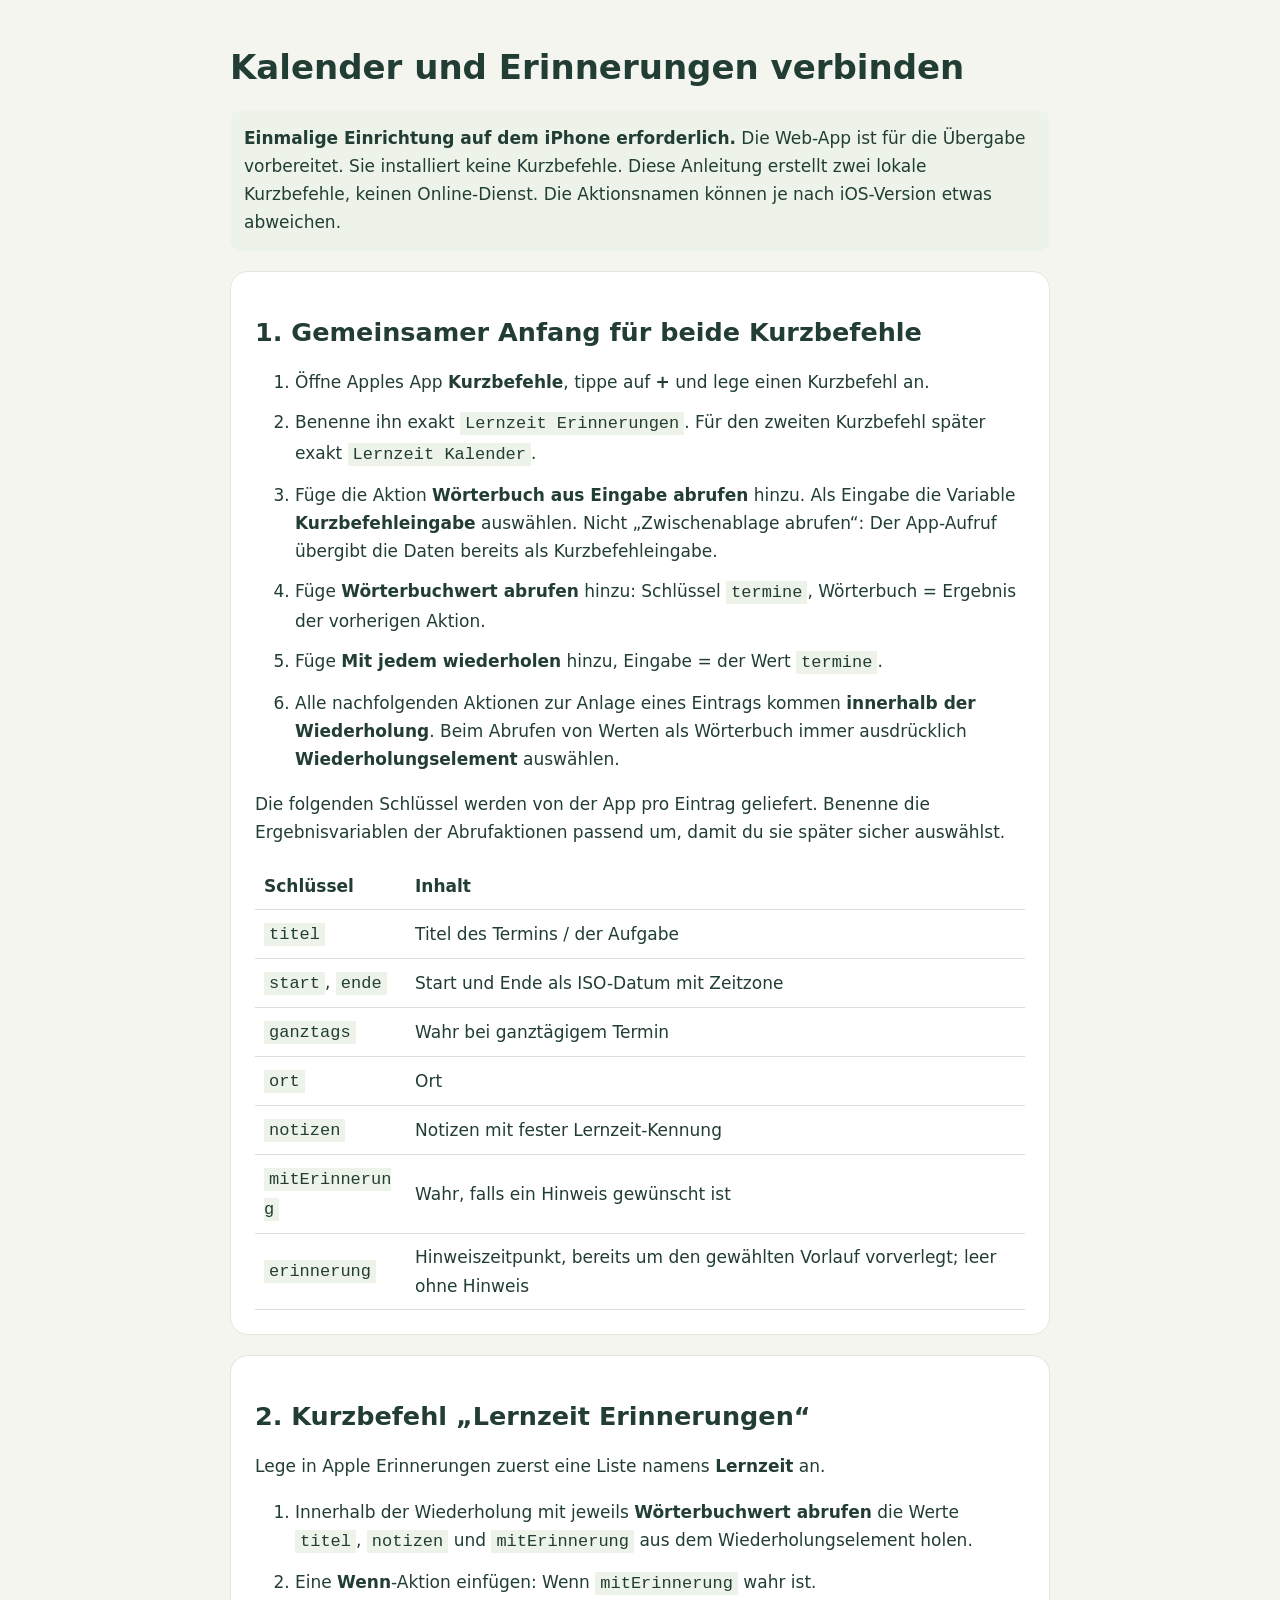
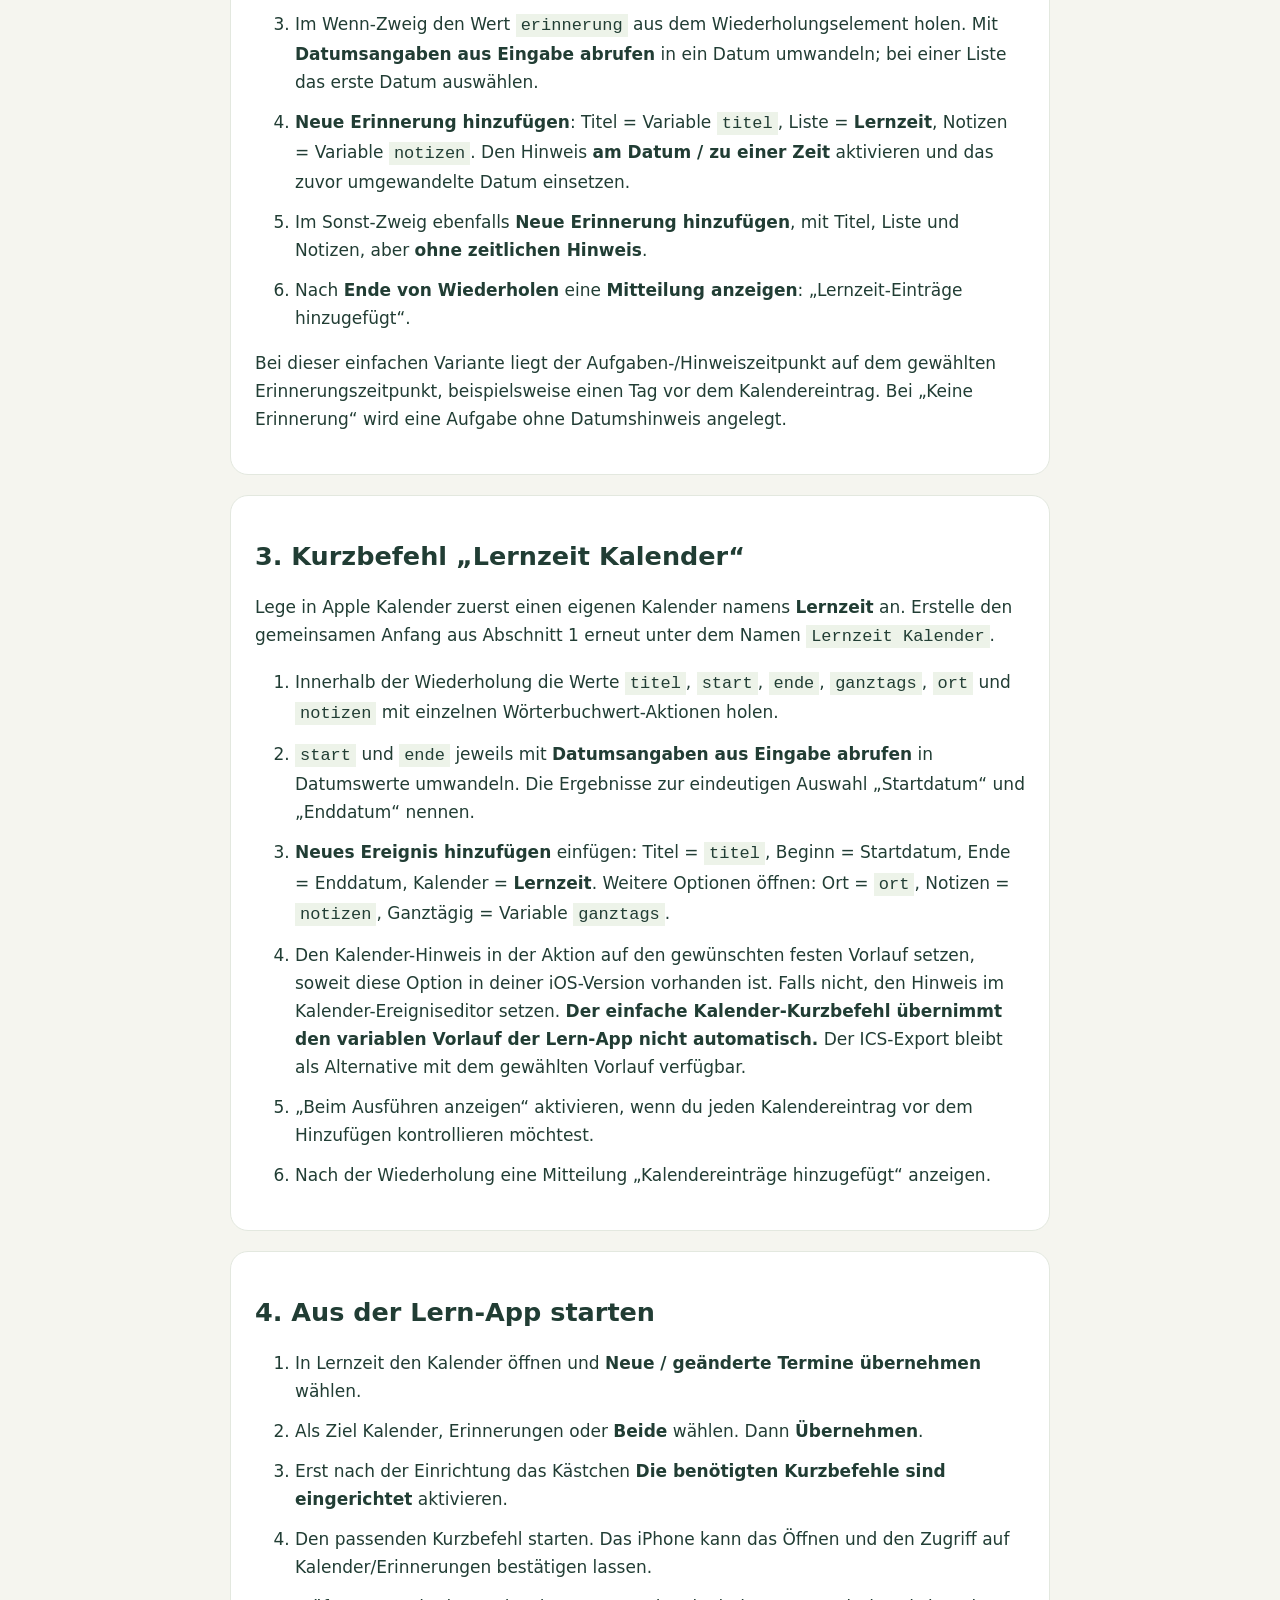
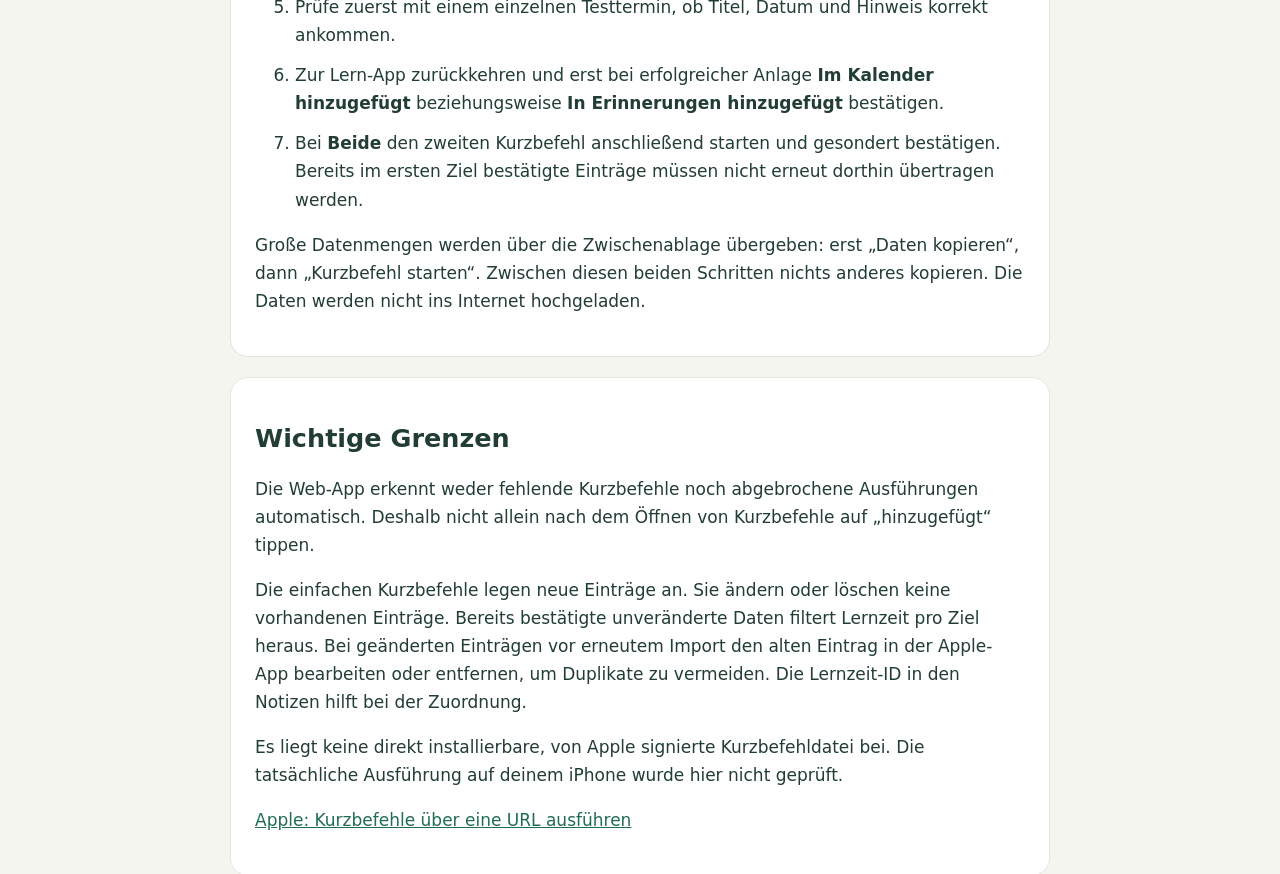
==== KURZBEFEHLE.html @ 6a1ca67f "Push für erinnerungen" ====
<!doctype html><html lang="de"><meta charset="utf-8"><meta name="viewport" content="width=device-width,initial-scale=1"><title>Lernzeit · Apple-Kurzbefehle einrichten</title><style>body{font:17px/1.65 system-ui;background:#f5f5ef;color:#213d34;max-width:820px;margin:auto;padding:24px}article{background:white;border:1px solid #e3e8df;padding:24px;border-radius:18px;margin:20px 0}h1,h2{line-height:1.2}li{margin:12px 0}code{background:#edf3e9;padding:2px 5px;overflow-wrap:anywhere}table{border-collapse:collapse;width:100%}td,th{padding:9px;border-bottom:1px solid #ddd;text-align:left}a{color:#216d51}.notice{padding:14px;background:#edf3e9;border-radius:12px}</style>
<h1>Kalender und Erinnerungen verbinden</h1><p class="notice"><strong>Einmalige Einrichtung auf dem iPhone erforderlich.</strong> Die Web-App ist für die Übergabe vorbereitet. Sie installiert keine Kurzbefehle. Diese Anleitung erstellt zwei lokale Kurzbefehle, keinen Online-Dienst. Die Aktionsnamen können je nach iOS-Version etwas abweichen.</p>
<article><h2>1. Gemeinsamer Anfang für beide Kurzbefehle</h2><ol><li>Öffne Apples App <strong>Kurzbefehle</strong>, tippe auf <strong>+</strong> und lege einen Kurzbefehl an.</li><li>Benenne ihn exakt <code>Lernzeit Erinnerungen</code>. Für den zweiten Kurzbefehl später exakt <code>Lernzeit Kalender</code>.</li><li>Füge die Aktion <strong>Wörterbuch aus Eingabe abrufen</strong> hinzu. Als Eingabe die Variable <strong>Kurzbefehleingabe</strong> auswählen. Nicht „Zwischenablage abrufen“: Der App-Aufruf übergibt die Daten bereits als Kurzbefehleingabe.</li><li>Füge <strong>Wörterbuchwert abrufen</strong> hinzu: Schlüssel <code>termine</code>, Wörterbuch = Ergebnis der vorherigen Aktion.</li><li>Füge <strong>Mit jedem wiederholen</strong> hinzu, Eingabe = der Wert <code>termine</code>.</li><li>Alle nachfolgenden Aktionen zur Anlage eines Eintrags kommen <strong>innerhalb der Wiederholung</strong>. Beim Abrufen von Werten als Wörterbuch immer ausdrücklich <strong>Wiederholungselement</strong> auswählen.</li></ol><p>Die folgenden Schlüssel werden von der App pro Eintrag geliefert. Benenne die Ergebnisvariablen der Abrufaktionen passend um, damit du sie später sicher auswählst.</p><table><tr><th>Schlüssel</th><th>Inhalt</th></tr><tr><td><code>titel</code></td><td>Titel des Termins / der Aufgabe</td></tr><tr><td><code>start</code>, <code>ende</code></td><td>Start und Ende als ISO-Datum mit Zeitzone</td></tr><tr><td><code>ganztags</code></td><td>Wahr bei ganztägigem Termin</td></tr><tr><td><code>ort</code></td><td>Ort</td></tr><tr><td><code>notizen</code></td><td>Notizen mit fester Lernzeit-Kennung</td></tr><tr><td><code>mitErinnerung</code></td><td>Wahr, falls ein Hinweis gewünscht ist</td></tr><tr><td><code>erinnerung</code></td><td>Hinweiszeitpunkt, bereits um den gewählten Vorlauf vorverlegt; leer ohne Hinweis</td></tr></table></article>
<article><h2>2. Kurzbefehl „Lernzeit Erinnerungen“</h2><p>Lege in Apple Erinnerungen zuerst eine Liste namens <strong>Lernzeit</strong> an.</p><ol><li>Innerhalb der Wiederholung mit jeweils <strong>Wörterbuchwert abrufen</strong> die Werte <code>titel</code>, <code>notizen</code> und <code>mitErinnerung</code> aus dem Wiederholungselement holen.</li><li>Eine <strong>Wenn</strong>-Aktion einfügen: Wenn <code>mitErinnerung</code> wahr ist.</li><li>Im Wenn-Zweig den Wert <code>erinnerung</code> aus dem Wiederholungselement holen. Mit <strong>Datumsangaben aus Eingabe abrufen</strong> in ein Datum umwandeln; bei einer Liste das erste Datum auswählen.</li><li><strong>Neue Erinnerung hinzufügen</strong>: Titel = Variable <code>titel</code>, Liste = <strong>Lernzeit</strong>, Notizen = Variable <code>notizen</code>. Den Hinweis <strong>am Datum / zu einer Zeit</strong> aktivieren und das zuvor umgewandelte Datum einsetzen.</li><li>Im Sonst-Zweig ebenfalls <strong>Neue Erinnerung hinzufügen</strong>, mit Titel, Liste und Notizen, aber <strong>ohne zeitlichen Hinweis</strong>.</li><li>Nach <strong>Ende von Wiederholen</strong> eine <strong>Mitteilung anzeigen</strong>: „Lernzeit-Einträge hinzugefügt“.</li></ol><p>Bei dieser einfachen Variante liegt der Aufgaben-/Hinweiszeitpunkt auf dem gewählten Erinnerungszeitpunkt, beispielsweise einen Tag vor dem Kalendereintrag. Bei „Keine Erinnerung“ wird eine Aufgabe ohne Datumshinweis angelegt.</p></article>
<article><h2>3. Kurzbefehl „Lernzeit Kalender“</h2><p>Lege in Apple Kalender zuerst einen eigenen Kalender namens <strong>Lernzeit</strong> an. Erstelle den gemeinsamen Anfang aus Abschnitt 1 erneut unter dem Namen <code>Lernzeit Kalender</code>.</p><ol><li>Innerhalb der Wiederholung die Werte <code>titel</code>, <code>start</code>, <code>ende</code>, <code>ganztags</code>, <code>ort</code> und <code>notizen</code> mit einzelnen Wörterbuchwert-Aktionen holen.</li><li><code>start</code> und <code>ende</code> jeweils mit <strong>Datumsangaben aus Eingabe abrufen</strong> in Datumswerte umwandeln. Die Ergebnisse zur eindeutigen Auswahl „Startdatum“ und „Enddatum“ nennen.</li><li><strong>Neues Ereignis hinzufügen</strong> einfügen: Titel = <code>titel</code>, Beginn = Startdatum, Ende = Enddatum, Kalender = <strong>Lernzeit</strong>. Weitere Optionen öffnen: Ort = <code>ort</code>, Notizen = <code>notizen</code>, Ganztägig = Variable <code>ganztags</code>.</li><li>Den Kalender-Hinweis in der Aktion auf den gewünschten festen Vorlauf setzen, soweit diese Option in deiner iOS-Version vorhanden ist. Falls nicht, den Hinweis im Kalender-Ereigniseditor setzen. <strong>Der einfache Kalender-Kurzbefehl übernimmt den variablen Vorlauf der Lern-App nicht automatisch.</strong> Der ICS-Export bleibt als Alternative mit dem gewählten Vorlauf verfügbar.</li><li>„Beim Ausführen anzeigen“ aktivieren, wenn du jeden Kalendereintrag vor dem Hinzufügen kontrollieren möchtest.</li><li>Nach der Wiederholung eine Mitteilung „Kalendereinträge hinzugefügt“ anzeigen.</li></ol></article>
<article><h2>4. Aus der Lern-App starten</h2><ol><li>In Lernzeit den Kalender öffnen und <strong>Neue / geänderte Termine übernehmen</strong> wählen.</li><li>Als Ziel Kalender, Erinnerungen oder <strong>Beide</strong> wählen. Dann <strong>Übernehmen</strong>.</li><li>Erst nach der Einrichtung das Kästchen <strong>Die benötigten Kurzbefehle sind eingerichtet</strong> aktivieren.</li><li>Den passenden Kurzbefehl starten. Das iPhone kann das Öffnen und den Zugriff auf Kalender/Erinnerungen bestätigen lassen.</li><li>Prüfe zuerst mit einem einzelnen Testtermin, ob Titel, Datum und Hinweis korrekt ankommen.</li><li>Zur Lern-App zurückkehren und erst bei erfolgreicher Anlage <strong>Im Kalender hinzugefügt</strong> beziehungsweise <strong>In Erinnerungen hinzugefügt</strong> bestätigen.</li><li>Bei <strong>Beide</strong> den zweiten Kurzbefehl anschließend starten und gesondert bestätigen. Bereits im ersten Ziel bestätigte Einträge müssen nicht erneut dorthin übertragen werden.</li></ol><p>Große Datenmengen werden über die Zwischenablage übergeben: erst „Daten kopieren“, dann „Kurzbefehl starten“. Zwischen diesen beiden Schritten nichts anderes kopieren. Die Daten werden nicht ins Internet hochgeladen.</p></article>
<article><h2>Wichtige Grenzen</h2><p>Die Web-App erkennt weder fehlende Kurzbefehle noch abgebrochene Ausführungen automatisch. Deshalb nicht allein nach dem Öffnen von Kurzbefehle auf „hinzugefügt“ tippen.</p><p>Die einfachen Kurzbefehle legen neue Einträge an. Sie ändern oder löschen keine vorhandenen Einträge. Bereits bestätigte unveränderte Daten filtert Lernzeit pro Ziel heraus. Bei geänderten Einträgen vor erneutem Import den alten Eintrag in der Apple-App bearbeiten oder entfernen, um Duplikate zu vermeiden. Die Lernzeit-ID in den Notizen hilft bei der Zuordnung.</p><p>Es liegt keine direkt installierbare, von Apple signierte Kurzbefehldatei bei. Die tatsächliche Ausführung auf deinem iPhone wurde hier nicht geprüft.</p><p><a href="https://support.apple.com/guide/shortcuts/run-a-shortcut-from-a-url-apd624386f42/ios">Apple: Kurzbefehle über eine URL ausführen</a></p></article></html>
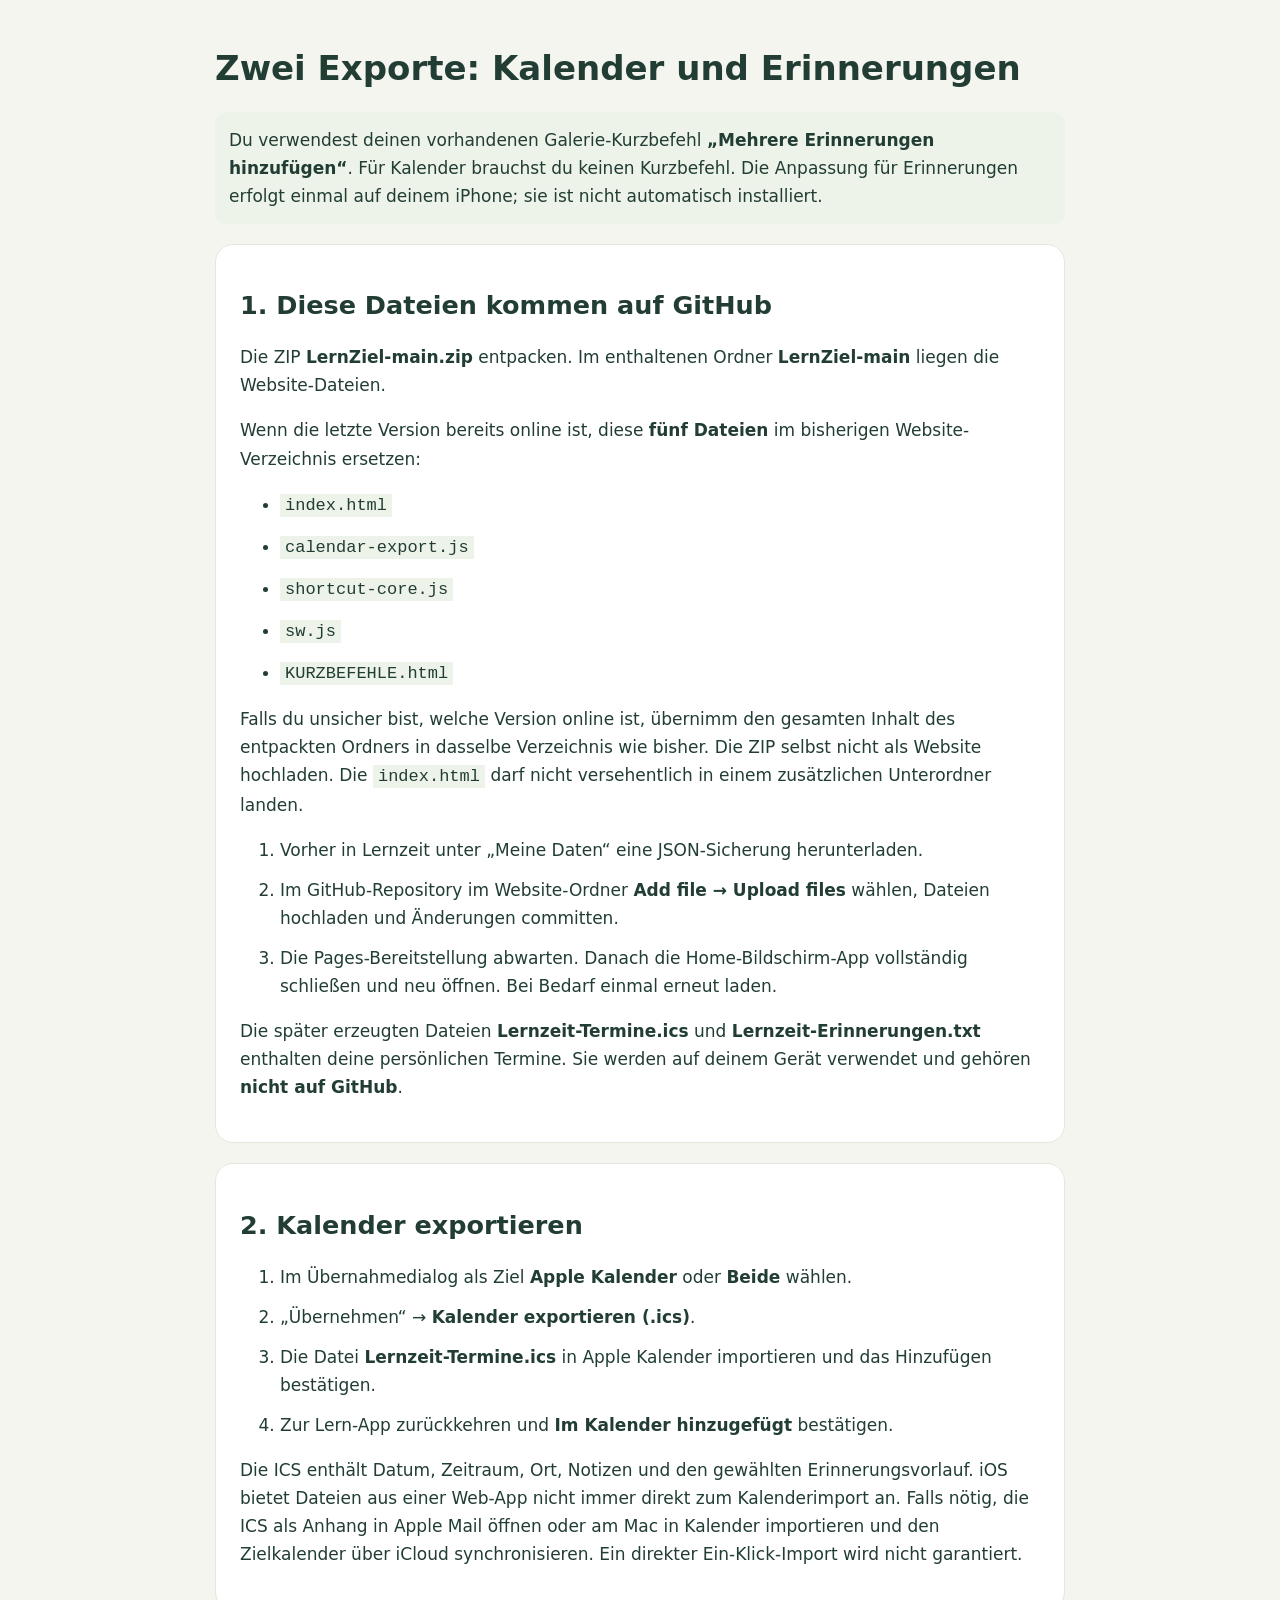
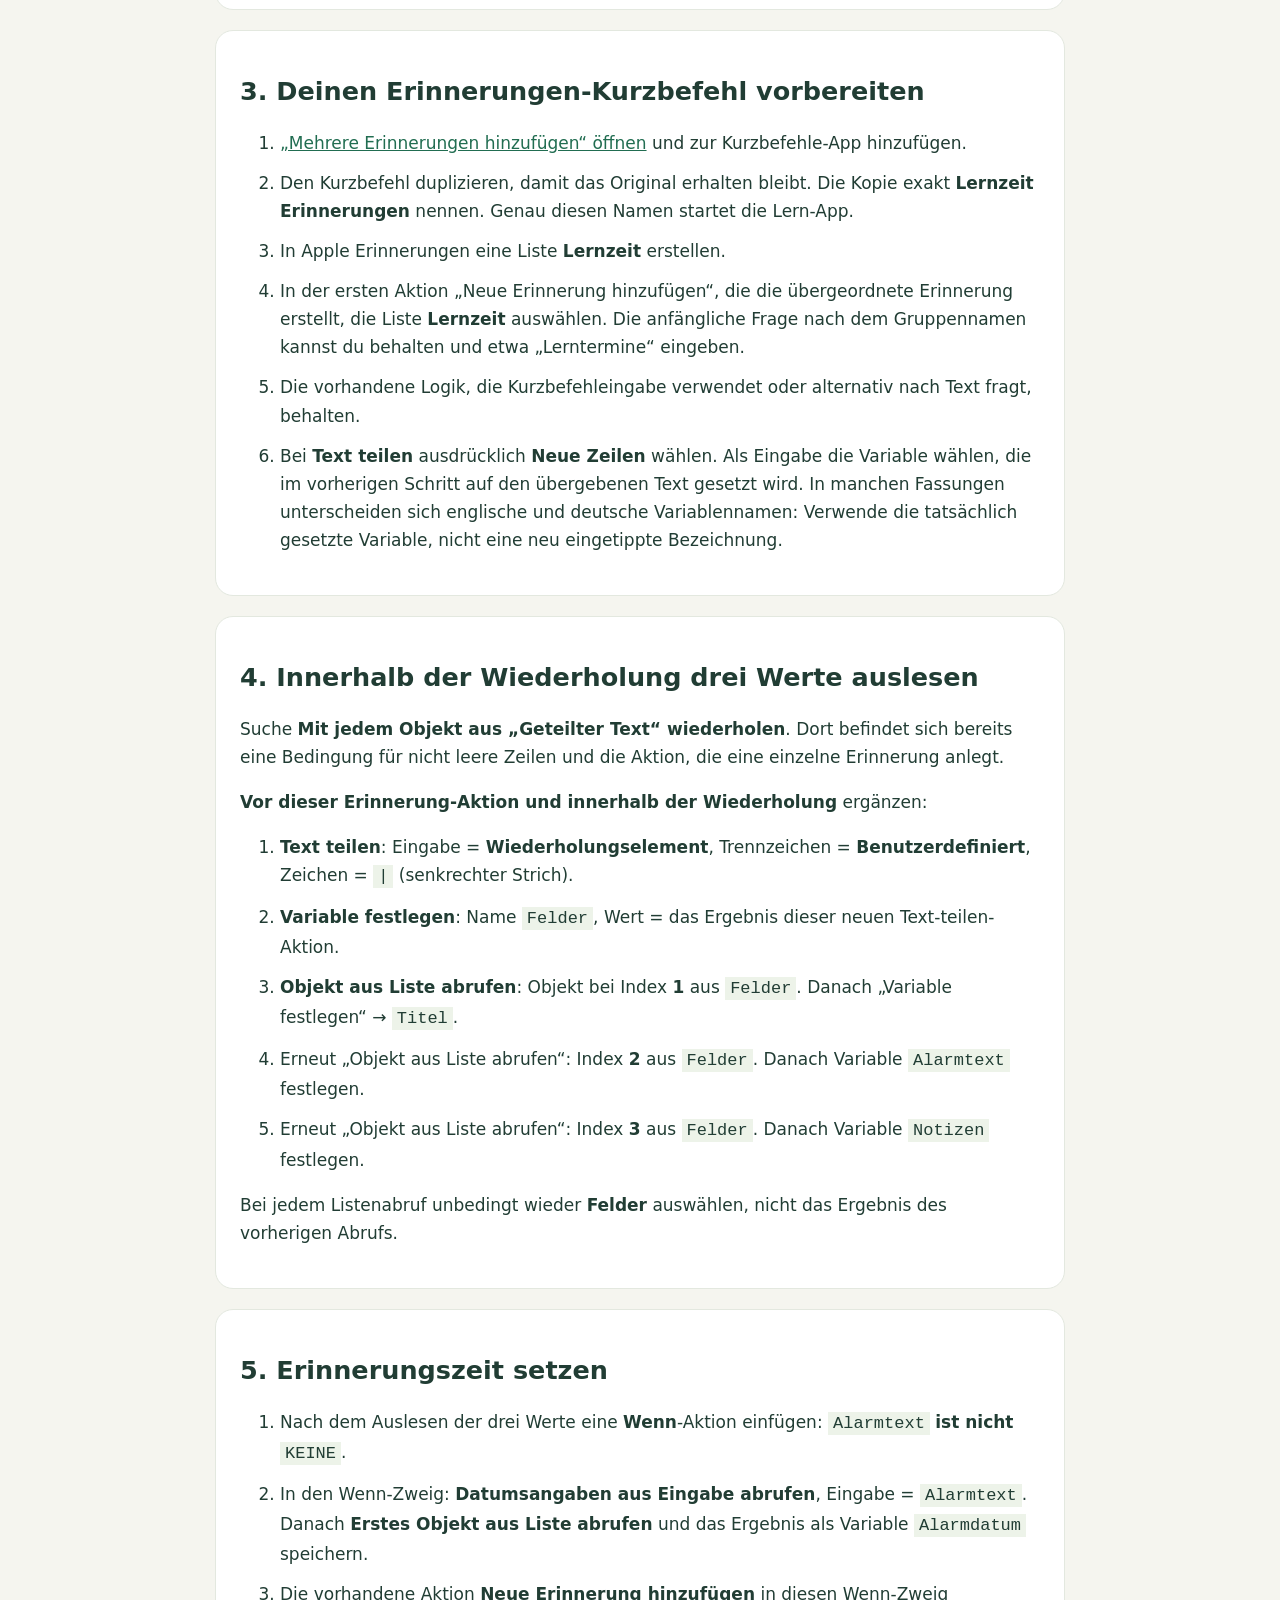
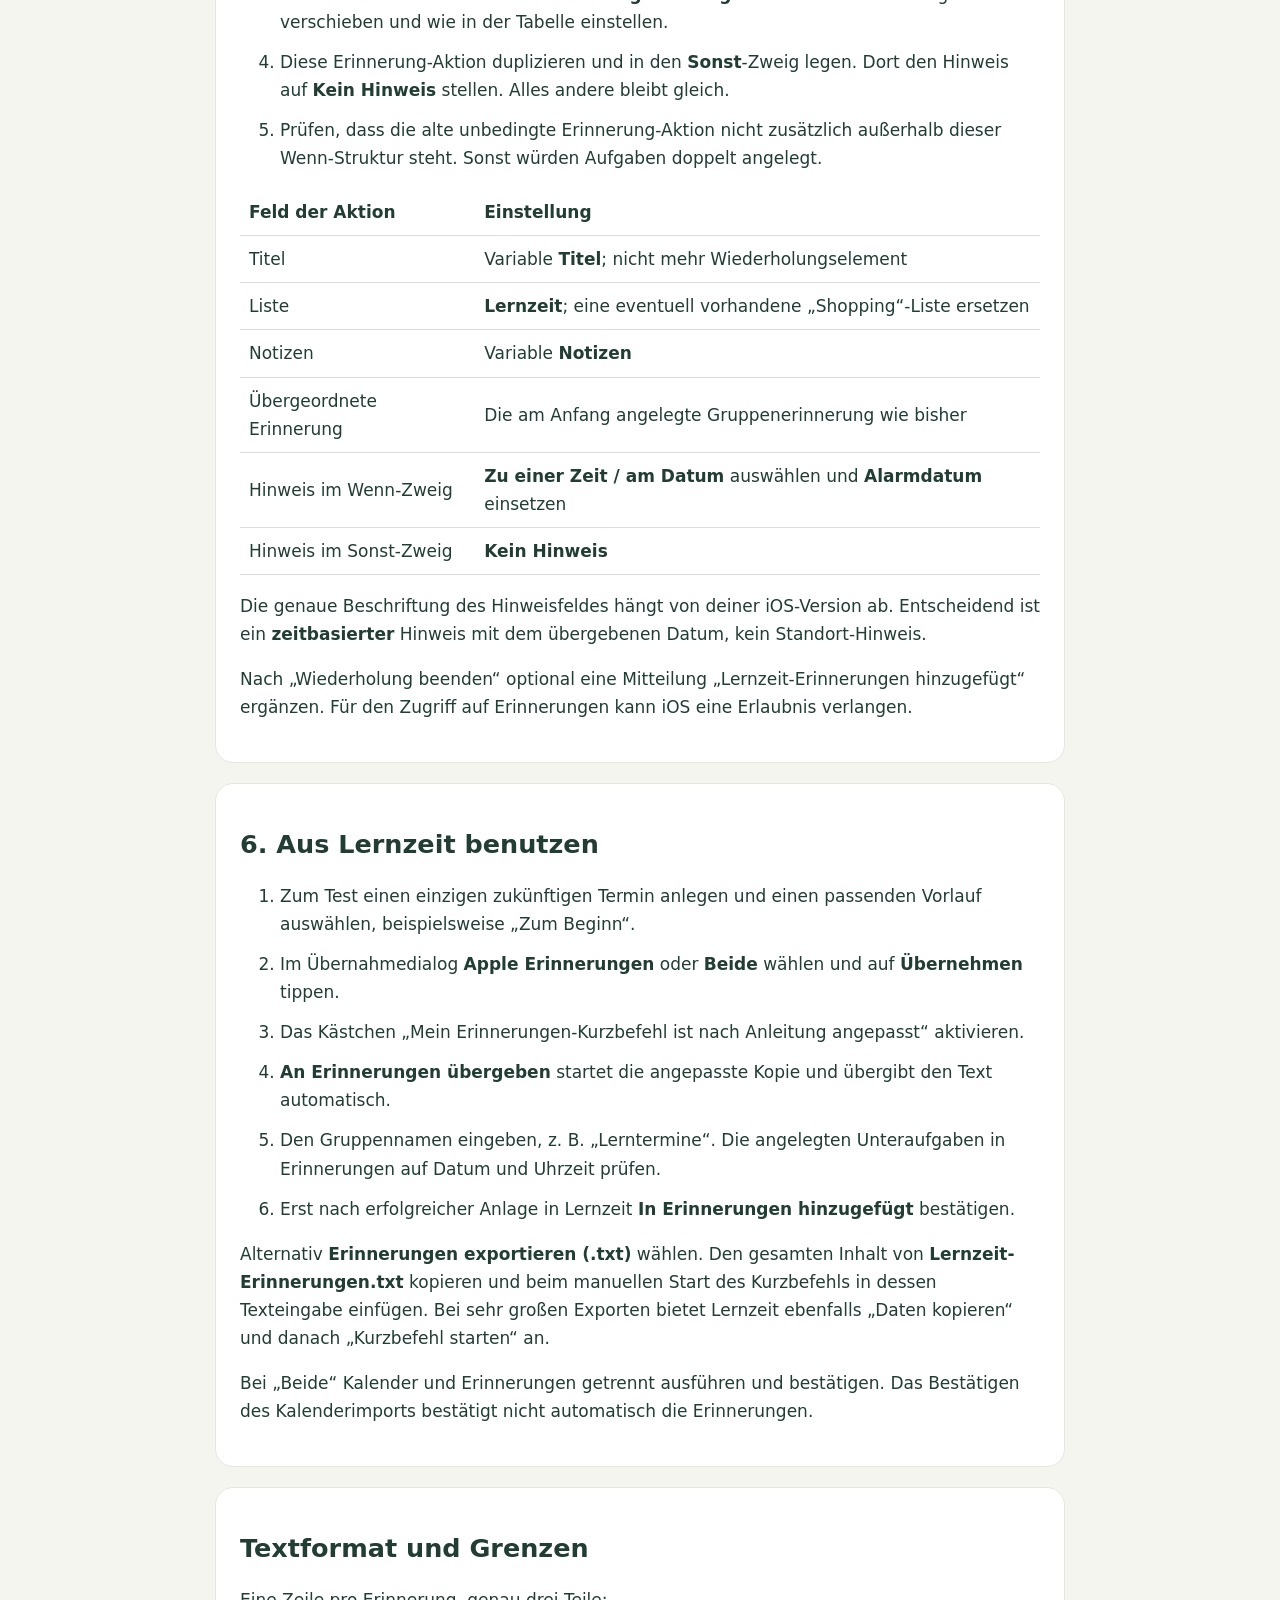
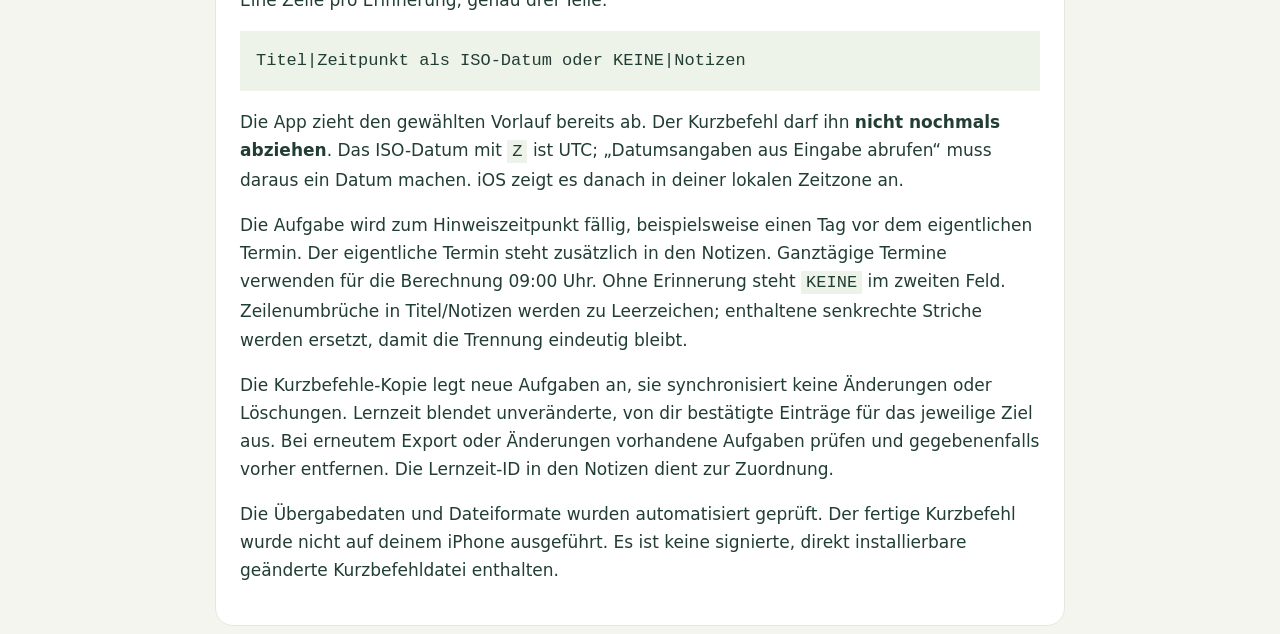
==== commit 244c0252: "Push 2" ====
--- a/KURZBEFEHLE.html
+++ b/KURZBEFEHLE.html
@@ -1,7 +1,9 @@
-<!doctype html><html lang="de"><meta charset="utf-8"><meta name="viewport" content="width=device-width,initial-scale=1"><title>Lernzeit · Apple-Kurzbefehle einrichten</title><style>body{font:17px/1.65 system-ui;background:#f5f5ef;color:#213d34;max-width:820px;margin:auto;padding:24px}article{background:white;border:1px solid #e3e8df;padding:24px;border-radius:18px;margin:20px 0}h1,h2{line-height:1.2}li{margin:12px 0}code{background:#edf3e9;padding:2px 5px;overflow-wrap:anywhere}table{border-collapse:collapse;width:100%}td,th{padding:9px;border-bottom:1px solid #ddd;text-align:left}a{color:#216d51}.notice{padding:14px;background:#edf3e9;border-radius:12px}</style>
-<h1>Kalender und Erinnerungen verbinden</h1><p class="notice"><strong>Einmalige Einrichtung auf dem iPhone erforderlich.</strong> Die Web-App ist für die Übergabe vorbereitet. Sie installiert keine Kurzbefehle. Diese Anleitung erstellt zwei lokale Kurzbefehle, keinen Online-Dienst. Die Aktionsnamen können je nach iOS-Version etwas abweichen.</p>
-<article><h2>1. Gemeinsamer Anfang für beide Kurzbefehle</h2><ol><li>Öffne Apples App <strong>Kurzbefehle</strong>, tippe auf <strong>+</strong> und lege einen Kurzbefehl an.</li><li>Benenne ihn exakt <code>Lernzeit Erinnerungen</code>. Für den zweiten Kurzbefehl später exakt <code>Lernzeit Kalender</code>.</li><li>Füge die Aktion <strong>Wörterbuch aus Eingabe abrufen</strong> hinzu. Als Eingabe die Variable <strong>Kurzbefehleingabe</strong> auswählen. Nicht „Zwischenablage abrufen“: Der App-Aufruf übergibt die Daten bereits als Kurzbefehleingabe.</li><li>Füge <strong>Wörterbuchwert abrufen</strong> hinzu: Schlüssel <code>termine</code>, Wörterbuch = Ergebnis der vorherigen Aktion.</li><li>Füge <strong>Mit jedem wiederholen</strong> hinzu, Eingabe = der Wert <code>termine</code>.</li><li>Alle nachfolgenden Aktionen zur Anlage eines Eintrags kommen <strong>innerhalb der Wiederholung</strong>. Beim Abrufen von Werten als Wörterbuch immer ausdrücklich <strong>Wiederholungselement</strong> auswählen.</li></ol><p>Die folgenden Schlüssel werden von der App pro Eintrag geliefert. Benenne die Ergebnisvariablen der Abrufaktionen passend um, damit du sie später sicher auswählst.</p><table><tr><th>Schlüssel</th><th>Inhalt</th></tr><tr><td><code>titel</code></td><td>Titel des Termins / der Aufgabe</td></tr><tr><td><code>start</code>, <code>ende</code></td><td>Start und Ende als ISO-Datum mit Zeitzone</td></tr><tr><td><code>ganztags</code></td><td>Wahr bei ganztägigem Termin</td></tr><tr><td><code>ort</code></td><td>Ort</td></tr><tr><td><code>notizen</code></td><td>Notizen mit fester Lernzeit-Kennung</td></tr><tr><td><code>mitErinnerung</code></td><td>Wahr, falls ein Hinweis gewünscht ist</td></tr><tr><td><code>erinnerung</code></td><td>Hinweiszeitpunkt, bereits um den gewählten Vorlauf vorverlegt; leer ohne Hinweis</td></tr></table></article>
-<article><h2>2. Kurzbefehl „Lernzeit Erinnerungen“</h2><p>Lege in Apple Erinnerungen zuerst eine Liste namens <strong>Lernzeit</strong> an.</p><ol><li>Innerhalb der Wiederholung mit jeweils <strong>Wörterbuchwert abrufen</strong> die Werte <code>titel</code>, <code>notizen</code> und <code>mitErinnerung</code> aus dem Wiederholungselement holen.</li><li>Eine <strong>Wenn</strong>-Aktion einfügen: Wenn <code>mitErinnerung</code> wahr ist.</li><li>Im Wenn-Zweig den Wert <code>erinnerung</code> aus dem Wiederholungselement holen. Mit <strong>Datumsangaben aus Eingabe abrufen</strong> in ein Datum umwandeln; bei einer Liste das erste Datum auswählen.</li><li><strong>Neue Erinnerung hinzufügen</strong>: Titel = Variable <code>titel</code>, Liste = <strong>Lernzeit</strong>, Notizen = Variable <code>notizen</code>. Den Hinweis <strong>am Datum / zu einer Zeit</strong> aktivieren und das zuvor umgewandelte Datum einsetzen.</li><li>Im Sonst-Zweig ebenfalls <strong>Neue Erinnerung hinzufügen</strong>, mit Titel, Liste und Notizen, aber <strong>ohne zeitlichen Hinweis</strong>.</li><li>Nach <strong>Ende von Wiederholen</strong> eine <strong>Mitteilung anzeigen</strong>: „Lernzeit-Einträge hinzugefügt“.</li></ol><p>Bei dieser einfachen Variante liegt der Aufgaben-/Hinweiszeitpunkt auf dem gewählten Erinnerungszeitpunkt, beispielsweise einen Tag vor dem Kalendereintrag. Bei „Keine Erinnerung“ wird eine Aufgabe ohne Datumshinweis angelegt.</p></article>
-<article><h2>3. Kurzbefehl „Lernzeit Kalender“</h2><p>Lege in Apple Kalender zuerst einen eigenen Kalender namens <strong>Lernzeit</strong> an. Erstelle den gemeinsamen Anfang aus Abschnitt 1 erneut unter dem Namen <code>Lernzeit Kalender</code>.</p><ol><li>Innerhalb der Wiederholung die Werte <code>titel</code>, <code>start</code>, <code>ende</code>, <code>ganztags</code>, <code>ort</code> und <code>notizen</code> mit einzelnen Wörterbuchwert-Aktionen holen.</li><li><code>start</code> und <code>ende</code> jeweils mit <strong>Datumsangaben aus Eingabe abrufen</strong> in Datumswerte umwandeln. Die Ergebnisse zur eindeutigen Auswahl „Startdatum“ und „Enddatum“ nennen.</li><li><strong>Neues Ereignis hinzufügen</strong> einfügen: Titel = <code>titel</code>, Beginn = Startdatum, Ende = Enddatum, Kalender = <strong>Lernzeit</strong>. Weitere Optionen öffnen: Ort = <code>ort</code>, Notizen = <code>notizen</code>, Ganztägig = Variable <code>ganztags</code>.</li><li>Den Kalender-Hinweis in der Aktion auf den gewünschten festen Vorlauf setzen, soweit diese Option in deiner iOS-Version vorhanden ist. Falls nicht, den Hinweis im Kalender-Ereigniseditor setzen. <strong>Der einfache Kalender-Kurzbefehl übernimmt den variablen Vorlauf der Lern-App nicht automatisch.</strong> Der ICS-Export bleibt als Alternative mit dem gewählten Vorlauf verfügbar.</li><li>„Beim Ausführen anzeigen“ aktivieren, wenn du jeden Kalendereintrag vor dem Hinzufügen kontrollieren möchtest.</li><li>Nach der Wiederholung eine Mitteilung „Kalendereinträge hinzugefügt“ anzeigen.</li></ol></article>
-<article><h2>4. Aus der Lern-App starten</h2><ol><li>In Lernzeit den Kalender öffnen und <strong>Neue / geänderte Termine übernehmen</strong> wählen.</li><li>Als Ziel Kalender, Erinnerungen oder <strong>Beide</strong> wählen. Dann <strong>Übernehmen</strong>.</li><li>Erst nach der Einrichtung das Kästchen <strong>Die benötigten Kurzbefehle sind eingerichtet</strong> aktivieren.</li><li>Den passenden Kurzbefehl starten. Das iPhone kann das Öffnen und den Zugriff auf Kalender/Erinnerungen bestätigen lassen.</li><li>Prüfe zuerst mit einem einzelnen Testtermin, ob Titel, Datum und Hinweis korrekt ankommen.</li><li>Zur Lern-App zurückkehren und erst bei erfolgreicher Anlage <strong>Im Kalender hinzugefügt</strong> beziehungsweise <strong>In Erinnerungen hinzugefügt</strong> bestätigen.</li><li>Bei <strong>Beide</strong> den zweiten Kurzbefehl anschließend starten und gesondert bestätigen. Bereits im ersten Ziel bestätigte Einträge müssen nicht erneut dorthin übertragen werden.</li></ol><p>Große Datenmengen werden über die Zwischenablage übergeben: erst „Daten kopieren“, dann „Kurzbefehl starten“. Zwischen diesen beiden Schritten nichts anderes kopieren. Die Daten werden nicht ins Internet hochgeladen.</p></article>
-<article><h2>Wichtige Grenzen</h2><p>Die Web-App erkennt weder fehlende Kurzbefehle noch abgebrochene Ausführungen automatisch. Deshalb nicht allein nach dem Öffnen von Kurzbefehle auf „hinzugefügt“ tippen.</p><p>Die einfachen Kurzbefehle legen neue Einträge an. Sie ändern oder löschen keine vorhandenen Einträge. Bereits bestätigte unveränderte Daten filtert Lernzeit pro Ziel heraus. Bei geänderten Einträgen vor erneutem Import den alten Eintrag in der Apple-App bearbeiten oder entfernen, um Duplikate zu vermeiden. Die Lernzeit-ID in den Notizen hilft bei der Zuordnung.</p><p>Es liegt keine direkt installierbare, von Apple signierte Kurzbefehldatei bei. Die tatsächliche Ausführung auf deinem iPhone wurde hier nicht geprüft.</p><p><a href="https://support.apple.com/guide/shortcuts/run-a-shortcut-from-a-url-apd624386f42/ios">Apple: Kurzbefehle über eine URL ausführen</a></p></article></html>
+<!doctype html><html lang="de"><meta charset="utf-8"><meta name="viewport" content="width=device-width,initial-scale=1"><title>Lernzeit · Zwei Exporte einrichten</title><style>body{font:17px/1.65 system-ui;background:#f5f5ef;color:#213d34;max-width:850px;margin:auto;padding:24px}article{background:white;border:1px solid #e3e8df;padding:24px;border-radius:18px;margin:20px 0}h1,h2{line-height:1.25}li{margin:12px 0}code{background:#edf3e9;padding:2px 5px;overflow-wrap:anywhere}pre{white-space:pre-wrap;overflow-wrap:anywhere;background:#edf3e9;padding:16px}table{border-collapse:collapse;width:100%}td,th{padding:9px;border-bottom:1px solid #ddd;text-align:left}a{color:#216d51}.notice{padding:14px;background:#edf3e9;border-radius:12px}</style>
+<h1>Zwei Exporte: Kalender und Erinnerungen</h1><p class="notice">Du verwendest deinen vorhandenen Galerie-Kurzbefehl <strong>„Mehrere Erinnerungen hinzufügen“</strong>. Für Kalender brauchst du keinen Kurzbefehl. Die Anpassung für Erinnerungen erfolgt einmal auf deinem iPhone; sie ist nicht automatisch installiert.</p>
+<article><h2>1. Diese Dateien kommen auf GitHub</h2><p>Die ZIP <strong>LernZiel-main.zip</strong> entpacken. Im enthaltenen Ordner <strong>LernZiel-main</strong> liegen die Website-Dateien.</p><p>Wenn die letzte Version bereits online ist, diese <strong>fünf Dateien</strong> im bisherigen Website-Verzeichnis ersetzen:</p><ul><li><code>index.html</code></li><li><code>calendar-export.js</code></li><li><code>shortcut-core.js</code></li><li><code>sw.js</code></li><li><code>KURZBEFEHLE.html</code></li></ul><p>Falls du unsicher bist, welche Version online ist, übernimm den gesamten Inhalt des entpackten Ordners in dasselbe Verzeichnis wie bisher. Die ZIP selbst nicht als Website hochladen. Die <code>index.html</code> darf nicht versehentlich in einem zusätzlichen Unterordner landen.</p><ol><li>Vorher in Lernzeit unter „Meine Daten“ eine JSON-Sicherung herunterladen.</li><li>Im GitHub-Repository im Website-Ordner <strong>Add file → Upload files</strong> wählen, Dateien hochladen und Änderungen committen.</li><li>Die Pages-Bereitstellung abwarten. Danach die Home-Bildschirm-App vollständig schließen und neu öffnen. Bei Bedarf einmal erneut laden.</li></ol><p>Die später erzeugten Dateien <strong>Lernzeit-Termine.ics</strong> und <strong>Lernzeit-Erinnerungen.txt</strong> enthalten deine persönlichen Termine. Sie werden auf deinem Gerät verwendet und gehören <strong>nicht auf GitHub</strong>.</p></article>
+<article><h2>2. Kalender exportieren</h2><ol><li>Im Übernahmedialog als Ziel <strong>Apple Kalender</strong> oder <strong>Beide</strong> wählen.</li><li>„Übernehmen“ → <strong>Kalender exportieren (.ics)</strong>.</li><li>Die Datei <strong>Lernzeit-Termine.ics</strong> in Apple Kalender importieren und das Hinzufügen bestätigen.</li><li>Zur Lern-App zurückkehren und <strong>Im Kalender hinzugefügt</strong> bestätigen.</li></ol><p>Die ICS enthält Datum, Zeitraum, Ort, Notizen und den gewählten Erinnerungsvorlauf. iOS bietet Dateien aus einer Web-App nicht immer direkt zum Kalenderimport an. Falls nötig, die ICS als Anhang in Apple Mail öffnen oder am Mac in Kalender importieren und den Zielkalender über iCloud synchronisieren. Ein direkter Ein-Klick-Import wird nicht garantiert.</p></article>
+<article><h2>3. Deinen Erinnerungen-Kurzbefehl vorbereiten</h2><ol><li><a href="https://www.icloud.com/shortcuts/dbd0e2238fb04445b69f54f00ab2b59f">„Mehrere Erinnerungen hinzufügen“ öffnen</a> und zur Kurzbefehle-App hinzufügen.</li><li>Den Kurzbefehl duplizieren, damit das Original erhalten bleibt. Die Kopie exakt <strong>Lernzeit Erinnerungen</strong> nennen. Genau diesen Namen startet die Lern-App.</li><li>In Apple Erinnerungen eine Liste <strong>Lernzeit</strong> erstellen.</li><li>In der ersten Aktion „Neue Erinnerung hinzufügen“, die die übergeordnete Erinnerung erstellt, die Liste <strong>Lernzeit</strong> auswählen. Die anfängliche Frage nach dem Gruppennamen kannst du behalten und etwa „Lerntermine“ eingeben.</li><li>Die vorhandene Logik, die Kurzbefehleingabe verwendet oder alternativ nach Text fragt, behalten.</li><li>Bei <strong>Text teilen</strong> ausdrücklich <strong>Neue Zeilen</strong> wählen. Als Eingabe die Variable wählen, die im vorherigen Schritt auf den übergebenen Text gesetzt wird. In manchen Fassungen unterscheiden sich englische und deutsche Variablennamen: Verwende die tatsächlich gesetzte Variable, nicht eine neu eingetippte Bezeichnung.</li></ol></article>
+<article><h2>4. Innerhalb der Wiederholung drei Werte auslesen</h2><p>Suche <strong>Mit jedem Objekt aus „Geteilter Text“ wiederholen</strong>. Dort befindet sich bereits eine Bedingung für nicht leere Zeilen und die Aktion, die eine einzelne Erinnerung anlegt.</p><p><strong>Vor dieser Erinnerung-Aktion und innerhalb der Wiederholung</strong> ergänzen:</p><ol><li><strong>Text teilen</strong>: Eingabe = <strong>Wiederholungselement</strong>, Trennzeichen = <strong>Benutzerdefiniert</strong>, Zeichen = <code>|</code> (senkrechter Strich).</li><li><strong>Variable festlegen</strong>: Name <code>Felder</code>, Wert = das Ergebnis dieser neuen Text-teilen-Aktion.</li><li><strong>Objekt aus Liste abrufen</strong>: Objekt bei Index <strong>1</strong> aus <code>Felder</code>. Danach „Variable festlegen“ → <code>Titel</code>.</li><li>Erneut „Objekt aus Liste abrufen“: Index <strong>2</strong> aus <code>Felder</code>. Danach Variable <code>Alarmtext</code> festlegen.</li><li>Erneut „Objekt aus Liste abrufen“: Index <strong>3</strong> aus <code>Felder</code>. Danach Variable <code>Notizen</code> festlegen.</li></ol><p>Bei jedem Listenabruf unbedingt wieder <strong>Felder</strong> auswählen, nicht das Ergebnis des vorherigen Abrufs.</p></article>
+<article><h2>5. Erinnerungszeit setzen</h2><ol><li>Nach dem Auslesen der drei Werte eine <strong>Wenn</strong>-Aktion einfügen: <code>Alarmtext</code> <strong>ist nicht</strong> <code>KEINE</code>.</li><li>In den Wenn-Zweig: <strong>Datumsangaben aus Eingabe abrufen</strong>, Eingabe = <code>Alarmtext</code>. Danach <strong>Erstes Objekt aus Liste abrufen</strong> und das Ergebnis als Variable <code>Alarmdatum</code> speichern.</li><li>Die vorhandene Aktion <strong>Neue Erinnerung hinzufügen</strong> in diesen Wenn-Zweig verschieben und wie in der Tabelle einstellen.</li><li>Diese Erinnerung-Aktion duplizieren und in den <strong>Sonst</strong>-Zweig legen. Dort den Hinweis auf <strong>Kein Hinweis</strong> stellen. Alles andere bleibt gleich.</li><li>Prüfen, dass die alte unbedingte Erinnerung-Aktion nicht zusätzlich außerhalb dieser Wenn-Struktur steht. Sonst würden Aufgaben doppelt angelegt.</li></ol><table><tr><th>Feld der Aktion</th><th>Einstellung</th></tr><tr><td>Titel</td><td>Variable <strong>Titel</strong>; nicht mehr Wiederholungselement</td></tr><tr><td>Liste</td><td><strong>Lernzeit</strong>; eine eventuell vorhandene „Shopping“-Liste ersetzen</td></tr><tr><td>Notizen</td><td>Variable <strong>Notizen</strong></td></tr><tr><td>Übergeordnete Erinnerung</td><td>Die am Anfang angelegte Gruppenerinnerung wie bisher</td></tr><tr><td>Hinweis im Wenn-Zweig</td><td><strong>Zu einer Zeit / am Datum</strong> auswählen und <strong>Alarmdatum</strong> einsetzen</td></tr><tr><td>Hinweis im Sonst-Zweig</td><td><strong>Kein Hinweis</strong></td></tr></table><p>Die genaue Beschriftung des Hinweisfeldes hängt von deiner iOS-Version ab. Entscheidend ist ein <strong>zeitbasierter</strong> Hinweis mit dem übergebenen Datum, kein Standort-Hinweis.</p><p>Nach „Wiederholung beenden“ optional eine Mitteilung „Lernzeit-Erinnerungen hinzugefügt“ ergänzen. Für den Zugriff auf Erinnerungen kann iOS eine Erlaubnis verlangen.</p></article>
+<article><h2>6. Aus Lernzeit benutzen</h2><ol><li>Zum Test einen einzigen zukünftigen Termin anlegen und einen passenden Vorlauf auswählen, beispielsweise „Zum Beginn“.</li><li>Im Übernahmedialog <strong>Apple Erinnerungen</strong> oder <strong>Beide</strong> wählen und auf <strong>Übernehmen</strong> tippen.</li><li>Das Kästchen „Mein Erinnerungen-Kurzbefehl ist nach Anleitung angepasst“ aktivieren.</li><li><strong>An Erinnerungen übergeben</strong> startet die angepasste Kopie und übergibt den Text automatisch.</li><li>Den Gruppennamen eingeben, z. B. „Lerntermine“. Die angelegten Unteraufgaben in Erinnerungen auf Datum und Uhrzeit prüfen.</li><li>Erst nach erfolgreicher Anlage in Lernzeit <strong>In Erinnerungen hinzugefügt</strong> bestätigen.</li></ol><p>Alternativ <strong>Erinnerungen exportieren (.txt)</strong> wählen. Den gesamten Inhalt von <strong>Lernzeit-Erinnerungen.txt</strong> kopieren und beim manuellen Start des Kurzbefehls in dessen Texteingabe einfügen. Bei sehr großen Exporten bietet Lernzeit ebenfalls „Daten kopieren“ und danach „Kurzbefehl starten“ an.</p><p>Bei „Beide“ Kalender und Erinnerungen getrennt ausführen und bestätigen. Das Bestätigen des Kalenderimports bestätigt nicht automatisch die Erinnerungen.</p></article>
+<article><h2>Textformat und Grenzen</h2><p>Eine Zeile pro Erinnerung, genau drei Teile:</p><pre>Titel|Zeitpunkt als ISO-Datum oder KEINE|Notizen</pre><p>Die App zieht den gewählten Vorlauf bereits ab. Der Kurzbefehl darf ihn <strong>nicht nochmals abziehen</strong>. Das ISO-Datum mit <code>Z</code> ist UTC; „Datumsangaben aus Eingabe abrufen“ muss daraus ein Datum machen. iOS zeigt es danach in deiner lokalen Zeitzone an.</p><p>Die Aufgabe wird zum Hinweiszeitpunkt fällig, beispielsweise einen Tag vor dem eigentlichen Termin. Der eigentliche Termin steht zusätzlich in den Notizen. Ganztägige Termine verwenden für die Berechnung 09:00 Uhr. Ohne Erinnerung steht <code>KEINE</code> im zweiten Feld. Zeilenumbrüche in Titel/Notizen werden zu Leerzeichen; enthaltene senkrechte Striche werden ersetzt, damit die Trennung eindeutig bleibt.</p><p>Die Kurzbefehle-Kopie legt neue Aufgaben an, sie synchronisiert keine Änderungen oder Löschungen. Lernzeit blendet unveränderte, von dir bestätigte Einträge für das jeweilige Ziel aus. Bei erneutem Export oder Änderungen vorhandene Aufgaben prüfen und gegebenenfalls vorher entfernen. Die Lernzeit-ID in den Notizen dient zur Zuordnung.</p><p>Die Übergabedaten und Dateiformate wurden automatisiert geprüft. Der fertige Kurzbefehl wurde nicht auf deinem iPhone ausgeführt. Es ist keine signierte, direkt installierbare geänderte Kurzbefehldatei enthalten.</p></article></html>
